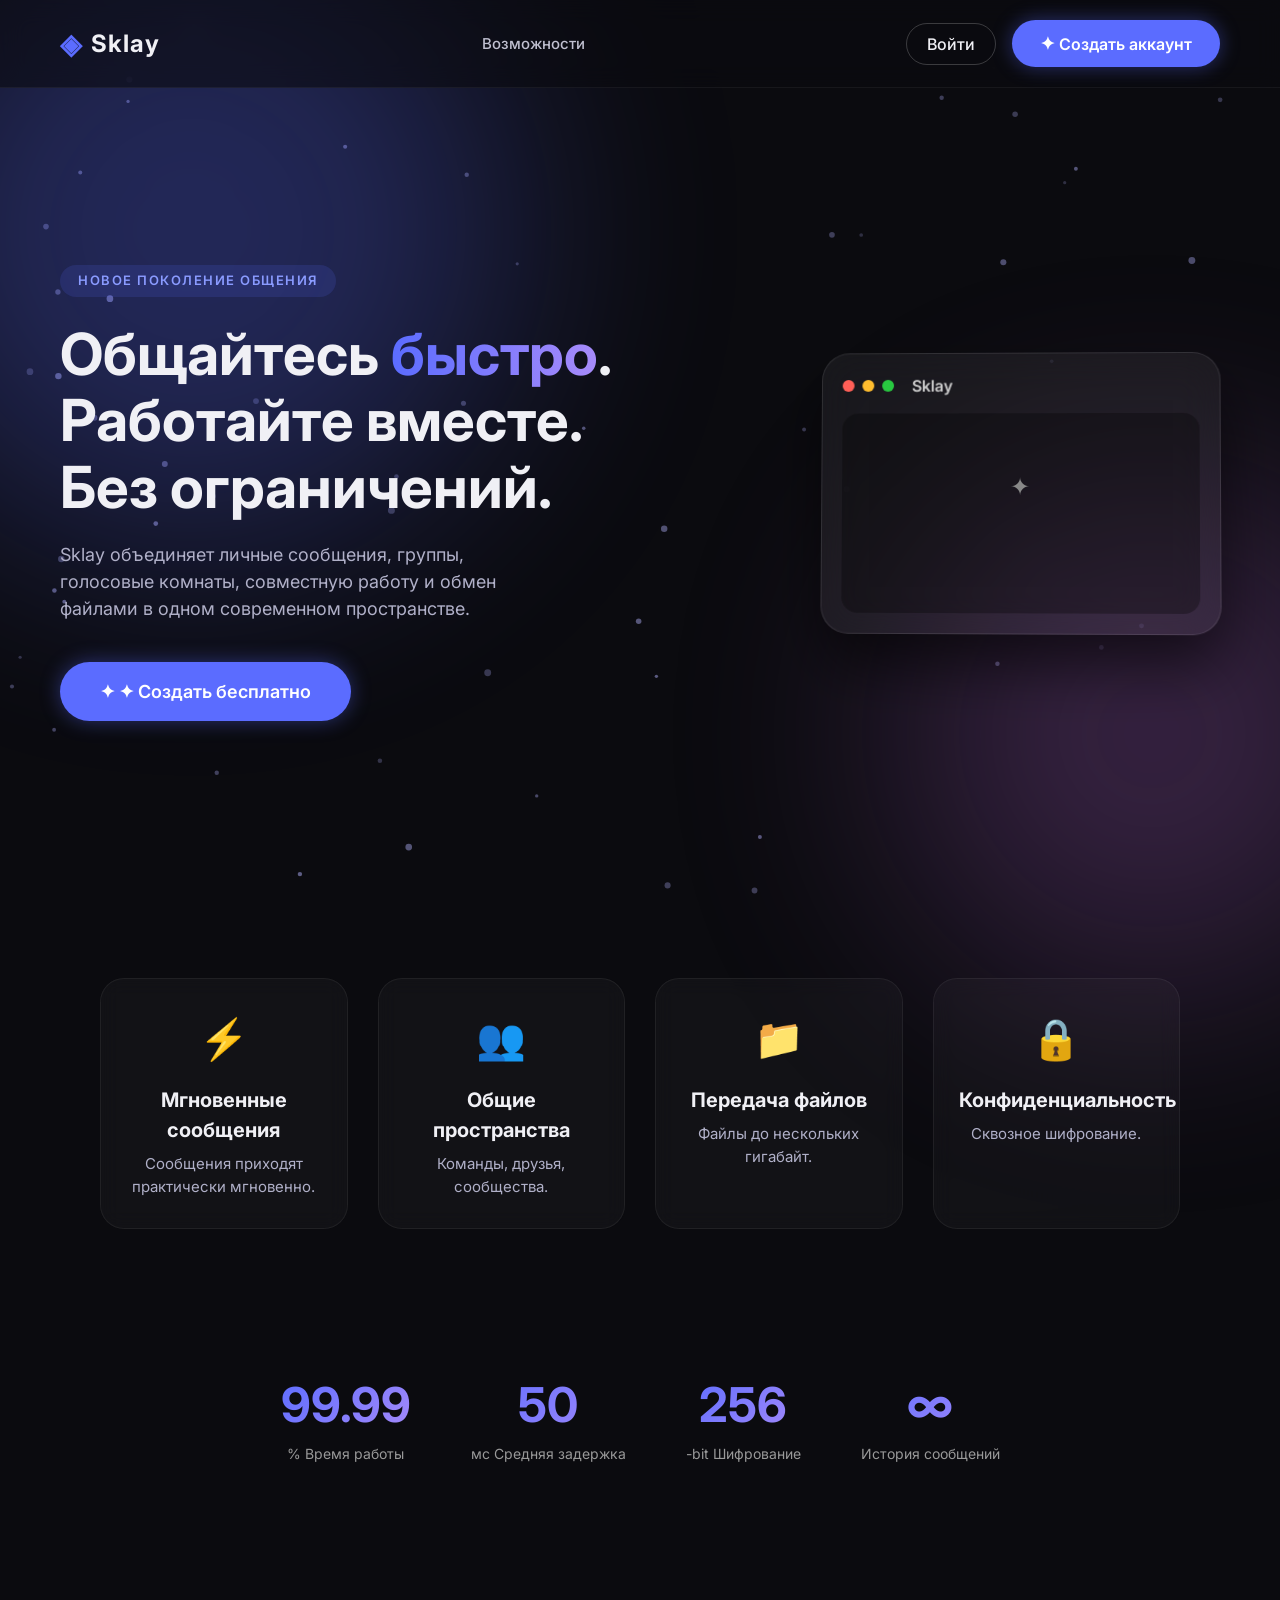
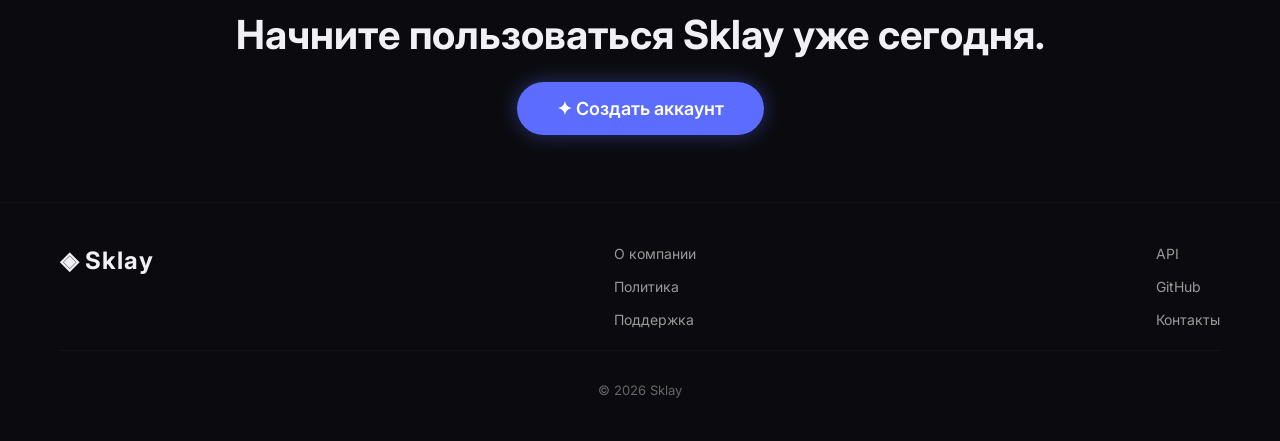
==== templates/index.html @ dd7ffb82 "Полное обновление профиля: красивая информация, посты с медиа, исправлен переход после сохранения" ====
<!DOCTYPE html>
<html lang="ru">
<head>
  <meta charset="UTF-8">
  <meta name="viewport" content="width=device-width, initial-scale=1.0">
  <title>Sklay — новое поколение общения</title>
  <link rel="stylesheet" href="/static/css/style.css">
  <link rel="stylesheet" href="https://cdnjs.cloudflare.com/ajax/libs/font-awesome/6.0.0-beta3/css/all.min.css">
  <link href="https://fonts.googleapis.com/css2?family=Inter:opsz,wght@14..32,400;14..32,600;14..32,700&display=swap" rel="stylesheet">
</head>
<body>
  <canvas id="bgCanvas"></canvas>
  <div class="bg-glow left"></div>
  <div class="bg-glow right"></div>

  <header>
    <div class="logo"><span class="crystal">◈</span> Sklay</div>
    <nav><a href="#">Возможности</a></nav>
    <div class="auth-buttons">
      <a href="/login" class="btn-outline">Войти</a>
      <a href="/register" class="btn-primary">Создать аккаунт</a>
    </div>
  </header>

  <section class="hero">
    <div class="hero-content">
      <span class="badge">НОВОЕ ПОКОЛЕНИЕ ОБЩЕНИЯ</span>
      <h1>Общайтесь <span class="highlight">быстро</span>.<br>Работайте вместе.<br>Без ограничений.</h1>
      <p class="description">Sklay объединяет личные сообщения, группы, голосовые комнаты, совместную работу и обмен файлами в одном современном пространстве.</p>
      <div class="cta-buttons">
        <a href="/register" class="btn-primary large">✦ Создать бесплатно</a>
      </div>
    </div>
    <div class="hero-card">
      <div class="app-preview">
        <div class="preview-header">
          <span class="dot red"></span>
          <span class="dot yellow"></span>
          <span class="dot green"></span>
          <span class="preview-title">Sklay</span>
        </div>
        <div class="preview-body">
          <div style="color:#888;text-align:center;padding:40px 0;font-size:24px;">✦</div>
        </div>
      </div>
    </div>
  </section>

  <section class="features">
    <div class="feature-card" data-delay="0">
      <div class="feature-icon">⚡</div>
      <h3>Мгновенные сообщения</h3>
      <p>Сообщения приходят практически мгновенно.</p>
    </div>
    <div class="feature-card" data-delay="100">
      <div class="feature-icon">👥</div>
      <h3>Общие пространства</h3>
      <p>Команды, друзья, сообщества.</p>
    </div>
    <div class="feature-card" data-delay="200">
      <div class="feature-icon">📁</div>
      <h3>Передача файлов</h3>
      <p>Файлы до нескольких гигабайт.</p>
    </div>
    <div class="feature-card" data-delay="300">
      <div class="feature-icon">🔒</div>
      <h3>Конфиденциальность</h3>
      <p>Сквозное шифрование.</p>
    </div>
  </section>

  <section class="stats">
    <div class="stat-item"><span class="stat-number" data-target="99.99">0</span><span class="stat-label">% Время работы</span></div>
    <div class="stat-item"><span class="stat-number" data-target="50">0</span><span class="stat-label">мс Средняя задержка</span></div>
    <div class="stat-item"><span class="stat-number" data-target="256">0</span><span class="stat-label">-bit Шифрование</span></div>
    <div class="stat-item"><span class="stat-number" data-target="∞">∞</span><span class="stat-label">История сообщений</span></div>
  </section>

  <section class="cta-big">
    <h2>Начните пользоваться Sklay уже сегодня.</h2>
    <a href="/register" class="btn-primary large">Создать аккаунт</a>
  </section>

  <footer>
    <div class="footer-col"><span class="logo">◈ Sklay</span></div>
    <div class="footer-col"><a href="#">О компании</a><a href="#">Политика</a><a href="#">Поддержка</a></div>
    <div class="footer-col"><a href="#">API</a><a href="#">GitHub</a><a href="#">Контакты</a></div>
    <div class="footer-copy">© 2026 Sklay</div>
  </footer>

  <script src="/static/js/main.js"></script>
</body>
</html>
---- static/css/style.css ----
* { margin:0; padding:0; box-sizing:border-box; }
body { font-family:'Inter',sans-serif; background:#0b0b0f; color:#f0f0f5; overflow-x:hidden; line-height:1.5; }
a { text-decoration:none; color:inherit; }
#bgCanvas { position:fixed; top:0; left:0; width:100%; height:100%; z-index:0; pointer-events:none; }
.bg-glow { position:fixed; border-radius:50%; filter:blur(120px); opacity:0.3; z-index:0; pointer-events:none; }
.bg-glow.left { width:50vw; height:50vw; background:#5B6CFF; top:-10%; left:-10%; }
.bg-glow.right { width:40vw; height:40vw; background:#9b59b6; bottom:-10%; right:-10%; }
header { position:relative; z-index:10; display:flex; justify-content:space-between; align-items:center; padding:20px 60px; background:rgba(11,11,15,0.6); backdrop-filter:blur(12px); border-bottom:1px solid rgba(255,255,255,0.05); }
.logo { font-size:24px; font-weight:700; letter-spacing:1px; display:flex; align-items:center; gap:8px; }
.crystal { color:#5B6CFF; font-size:28px; }
nav a { margin:0 20px; font-size:15px; font-weight:500; color:#c0c0d0; transition:color 0.2s; }
nav a:hover { color:#fff; }
.auth-buttons { display:flex; gap:16px; align-items:center; }
.btn-outline { padding:8px 20px; border:1px solid rgba(255,255,255,0.2); border-radius:30px; font-weight:500; transition:all 0.2s; }
.btn-outline:hover { background:rgba(255,255,255,0.05); border-color:#5B6CFF; }
.btn-primary { padding:10px 28px; background:#5B6CFF; border-radius:30px; font-weight:600; color:#fff !important; box-shadow:0 0 20px rgba(91,108,255,0.4); transition:all 0.3s; }
.btn-primary:hover { transform:scale(1.05); box-shadow:0 0 35px rgba(91,108,255,0.6); }
.btn-primary.large { padding:16px 40px; font-size:18px; }
.btn-primary::before { content:"✦ "; font-size:18px; }
.hero { position:relative; z-index:5; display:flex; justify-content:space-between; align-items:center; min-height:90vh; padding:40px 60px; max-width:1440px; margin:0 auto; }
.hero-content { max-width:600px; }
.badge { display:inline-block; background:rgba(91,108,255,0.15); color:#8a9bff; padding:6px 18px; border-radius:50px; font-size:13px; font-weight:600; letter-spacing:1.5px; margin-bottom:24px; }
.hero h1 { font-size:58px; font-weight:700; line-height:1.15; margin-bottom:20px; }
.highlight { color:#5B6CFF; background:linear-gradient(90deg,#5B6CFF,#a78bfa); -webkit-background-clip:text; -webkit-text-fill-color:transparent; background-clip:text; animation:shimmer 3s infinite; }
@keyframes shimmer { 0%{background-position:0% 50%;} 50%{background-position:100% 50%;} 100%{background-position:0% 50%;} }
.description { font-size:18px; color:#b0b0c8; margin-bottom:40px; max-width:500px; }
.cta-buttons { display:flex; gap:20px; flex-wrap:wrap; }
.hero-card { flex:0 0 400px; perspective:1200px; }
.app-preview { background:rgba(255,255,255,0.05); backdrop-filter:blur(20px); border:1px solid rgba(255,255,255,0.1); border-radius:28px; padding:20px; box-shadow:0 30px 60px rgba(0,0,0,0.6); transform:rotateY(-2deg) rotateX(2deg); transition:transform 0.3s; }
.app-preview:hover { transform:rotateY(0) rotateX(0) scale(1.02); }
.preview-header { display:flex; align-items:center; gap:8px; margin-bottom:16px; }
.dot { display:inline-block; width:12px; height:12px; border-radius:50%; }
.dot.red { background:#ff5f57; }
.dot.yellow { background:#ffbd2e; }
.dot.green { background:#28c840; }
.preview-title { margin-left:10px; font-weight:600; color:#ccc; }
.preview-body { background:rgba(0,0,0,0.3); border-radius:16px; padding:16px; min-height:200px; }
.features { position:relative; z-index:5; display:flex; justify-content:center; gap:30px; flex-wrap:wrap; padding:80px 60px; max-width:1200px; margin:0 auto; }
.feature-card { background:rgba(255,255,255,0.03); backdrop-filter:blur(10px); border:1px solid rgba(255,255,255,0.06); border-radius:24px; padding:30px 25px; flex:1 1 200px; min-width:200px; text-align:center; transition:all 0.3s; opacity:0; transform:translateY(40px); animation:fadeUp 0.6s forwards; }
.feature-card:hover { transform:translateY(-10px) scale(1.02); border-color:rgba(91,108,255,0.3); box-shadow:0 20px 40px rgba(0,0,0,0.4); }
.feature-icon { font-size:40px; margin-bottom:16px; }
.feature-card h3 { font-size:20px; margin-bottom:8px; }
.feature-card p { color:#b0b0c8; font-size:15px; }
@keyframes fadeUp { to { opacity:1; transform:translateY(0); } }
.stats { position:relative; z-index:5; display:flex; justify-content:center; gap:60px; padding:60px 20px; flex-wrap:wrap; }
.stat-item { text-align:center; }
.stat-number { font-size:48px; font-weight:700; color:#fff; display:block; background:linear-gradient(135deg,#5B6CFF,#a78bfa); -webkit-background-clip:text; -webkit-text-fill-color:transparent; background-clip:text; }
.stat-label { color:#999; font-size:14px; margin-top:6px; }
.cta-big { position:relative; z-index:5; text-align:center; padding:80px 20px; }
.cta-big h2 { font-size:40px; margin-bottom:30px; }
footer { position:relative; z-index:5; display:flex; justify-content:space-between; flex-wrap:wrap; padding:40px 60px; border-top:1px solid rgba(255,255,255,0.04); }
.footer-col { display:flex; flex-direction:column; gap:12px; }
.footer-col a { color:#999; font-size:14px; transition:color 0.2s; }
.footer-col a:hover { color:#fff; }
.footer-copy { width:100%; text-align:center; color:#666; font-size:13px; padding-top:30px; margin-top:20px; border-top:1px solid rgba(255,255,255,0.04); }
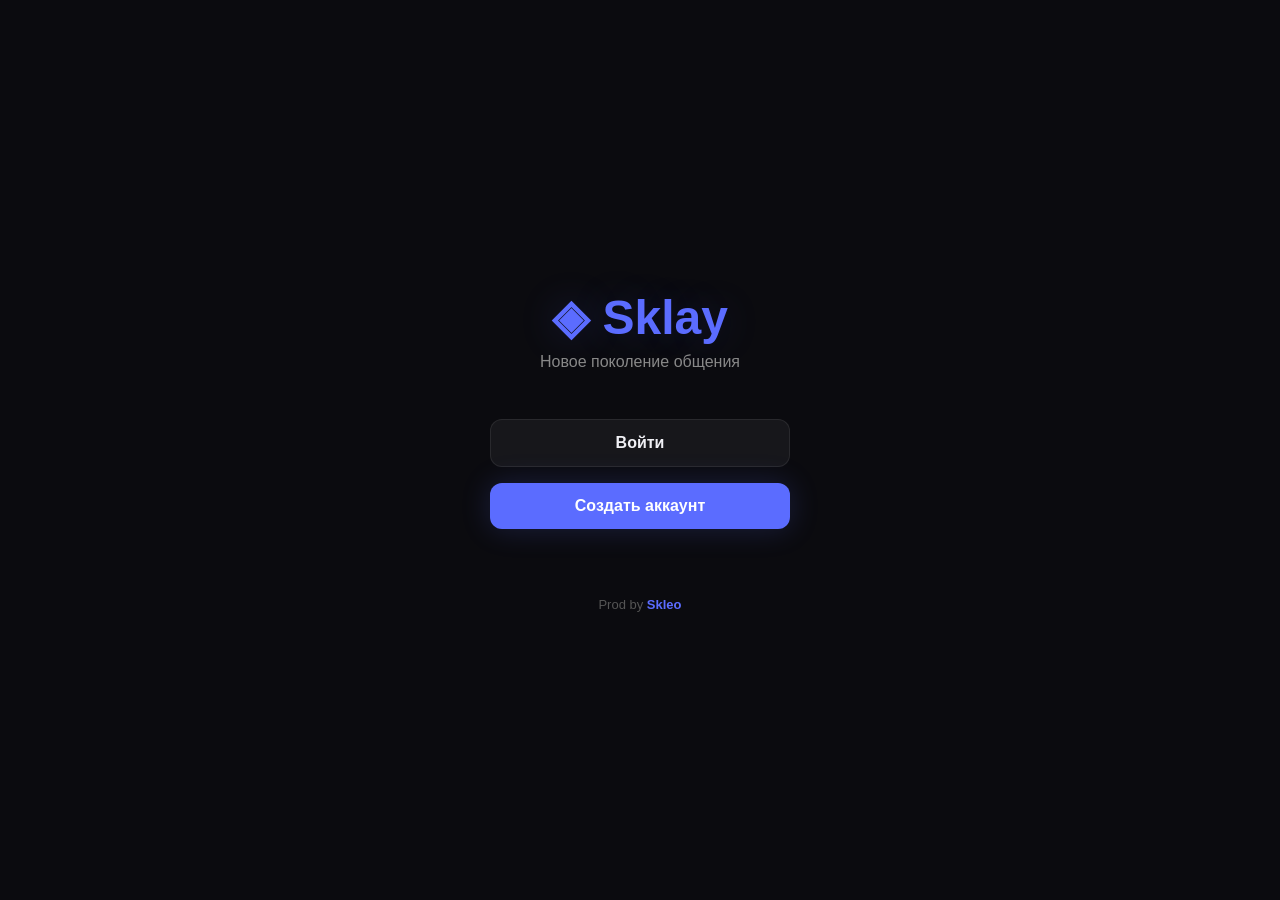
==== commit 3e0257be: "fix: упрощена страница входа, добавлен Prod by Skleo" ====
--- a/templates/index.html
+++ b/templates/index.html
@@ -3,91 +3,81 @@
 <head>
   <meta charset="UTF-8">
   <meta name="viewport" content="width=device-width, initial-scale=1.0">
-  <title>Sklay — новое поколение общения</title>
-  <link rel="stylesheet" href="/static/css/style.css">
-  <link rel="stylesheet" href="https://cdnjs.cloudflare.com/ajax/libs/font-awesome/6.0.0-beta3/css/all.min.css">
-  <link href="https://fonts.googleapis.com/css2?family=Inter:opsz,wght@14..32,400;14..32,600;14..32,700&display=swap" rel="stylesheet">
+  <title>Sklay</title>
+  <style>
+    * { margin: 0; padding: 0; box-sizing: border-box; }
+    body {
+      font-family: 'Inter', sans-serif;
+      background: #0b0b0f;
+      color: #f0f0f5;
+      min-height: 100vh;
+      display: flex;
+      flex-direction: column;
+      align-items: center;
+      justify-content: center;
+      padding: 20px;
+    }
+    .logo {
+      font-size: 48px;
+      font-weight: 700;
+      color: #5B6CFF;
+      margin-bottom: 8px;
+      text-shadow: 0 0 40px rgba(91,108,255,0.2);
+    }
+    .subtitle {
+      color: #888;
+      font-size: 16px;
+      margin-bottom: 40px;
+    }
+    .btn {
+      display: block;
+      width: 100%;
+      max-width: 300px;
+      padding: 14px;
+      border-radius: 12px;
+      font-weight: 600;
+      font-size: 16px;
+      text-align: center;
+      text-decoration: none;
+      transition: all 0.3s;
+      margin: 8px auto;
+    }
+    .btn-primary {
+      background: #5B6CFF;
+      color: #fff;
+      box-shadow: 0 0 30px rgba(91,108,255,0.2);
+    }
+    .btn-primary:hover {
+      transform: scale(1.02);
+      box-shadow: 0 0 40px rgba(91,108,255,0.4);
+    }
+    .btn-secondary {
+      background: rgba(255,255,255,0.05);
+      color: #f0f0f5;
+      border: 1px solid rgba(255,255,255,0.08);
+    }
+    .btn-secondary:hover {
+      background: rgba(255,255,255,0.1);
+    }
+    .footer {
+      margin-top: 60px;
+      color: #555;
+      font-size: 13px;
+      text-align: center;
+    }
+    .footer span {
+      color: #5B6CFF;
+      font-weight: 600;
+    }
+  </style>
 </head>
 <body>
-  <canvas id="bgCanvas"></canvas>
-  <div class="bg-glow left"></div>
-  <div class="bg-glow right"></div>
+  <div class="logo">◈ Sklay</div>
+  <div class="subtitle">Новое поколение общения</div>
+  
+  <a href="/login" class="btn btn-secondary">Войти</a>
+  <a href="/register" class="btn btn-primary">Создать аккаунт</a>
 
-  <header>
-    <div class="logo"><span class="crystal">◈</span> Sklay</div>
-    <nav><a href="#">Возможности</a></nav>
-    <div class="auth-buttons">
-      <a href="/login" class="btn-outline">Войти</a>
-      <a href="/register" class="btn-primary">Создать аккаунт</a>
-    </div>
-  </header>
-
-  <section class="hero">
-    <div class="hero-content">
-      <span class="badge">НОВОЕ ПОКОЛЕНИЕ ОБЩЕНИЯ</span>
-      <h1>Общайтесь <span class="highlight">быстро</span>.<br>Работайте вместе.<br>Без ограничений.</h1>
-      <p class="description">Sklay объединяет личные сообщения, группы, голосовые комнаты, совместную работу и обмен файлами в одном современном пространстве.</p>
-      <div class="cta-buttons">
-        <a href="/register" class="btn-primary large">✦ Создать бесплатно</a>
-      </div>
-    </div>
-    <div class="hero-card">
-      <div class="app-preview">
-        <div class="preview-header">
-          <span class="dot red"></span>
-          <span class="dot yellow"></span>
-          <span class="dot green"></span>
-          <span class="preview-title">Sklay</span>
-        </div>
-        <div class="preview-body">
-          <div style="color:#888;text-align:center;padding:40px 0;font-size:24px;">✦</div>
-        </div>
-      </div>
-    </div>
-  </section>
-
-  <section class="features">
-    <div class="feature-card" data-delay="0">
-      <div class="feature-icon">⚡</div>
-      <h3>Мгновенные сообщения</h3>
-      <p>Сообщения приходят практически мгновенно.</p>
-    </div>
-    <div class="feature-card" data-delay="100">
-      <div class="feature-icon">👥</div>
-      <h3>Общие пространства</h3>
-      <p>Команды, друзья, сообщества.</p>
-    </div>
-    <div class="feature-card" data-delay="200">
-      <div class="feature-icon">📁</div>
-      <h3>Передача файлов</h3>
-      <p>Файлы до нескольких гигабайт.</p>
-    </div>
-    <div class="feature-card" data-delay="300">
-      <div class="feature-icon">🔒</div>
-      <h3>Конфиденциальность</h3>
-      <p>Сквозное шифрование.</p>
-    </div>
-  </section>
-
-  <section class="stats">
-    <div class="stat-item"><span class="stat-number" data-target="99.99">0</span><span class="stat-label">% Время работы</span></div>
-    <div class="stat-item"><span class="stat-number" data-target="50">0</span><span class="stat-label">мс Средняя задержка</span></div>
-    <div class="stat-item"><span class="stat-number" data-target="256">0</span><span class="stat-label">-bit Шифрование</span></div>
-    <div class="stat-item"><span class="stat-number" data-target="∞">∞</span><span class="stat-label">История сообщений</span></div>
-  </section>
-
-  <section class="cta-big">
-    <h2>Начните пользоваться Sklay уже сегодня.</h2>
-    <a href="/register" class="btn-primary large">Создать аккаунт</a>
-  </section>
-
-  <footer>
-    <div class="footer-col"><span class="logo">◈ Sklay</span></div>
-    <div class="footer-col"><a href="#">О компании</a><a href="#">Политика</a><a href="#">Поддержка</a></div>
-    <div class="footer-col"><a href="#">API</a><a href="#">GitHub</a><a href="#">Контакты</a></div>
-    <div class="footer-copy">© 2026 Sklay</div>
-  </footer>
-
-  <script src="/static/js/main.js"></script>
+  <div class="footer">Prod by <span>Skleo</span></div>
 </body>
 </html>
